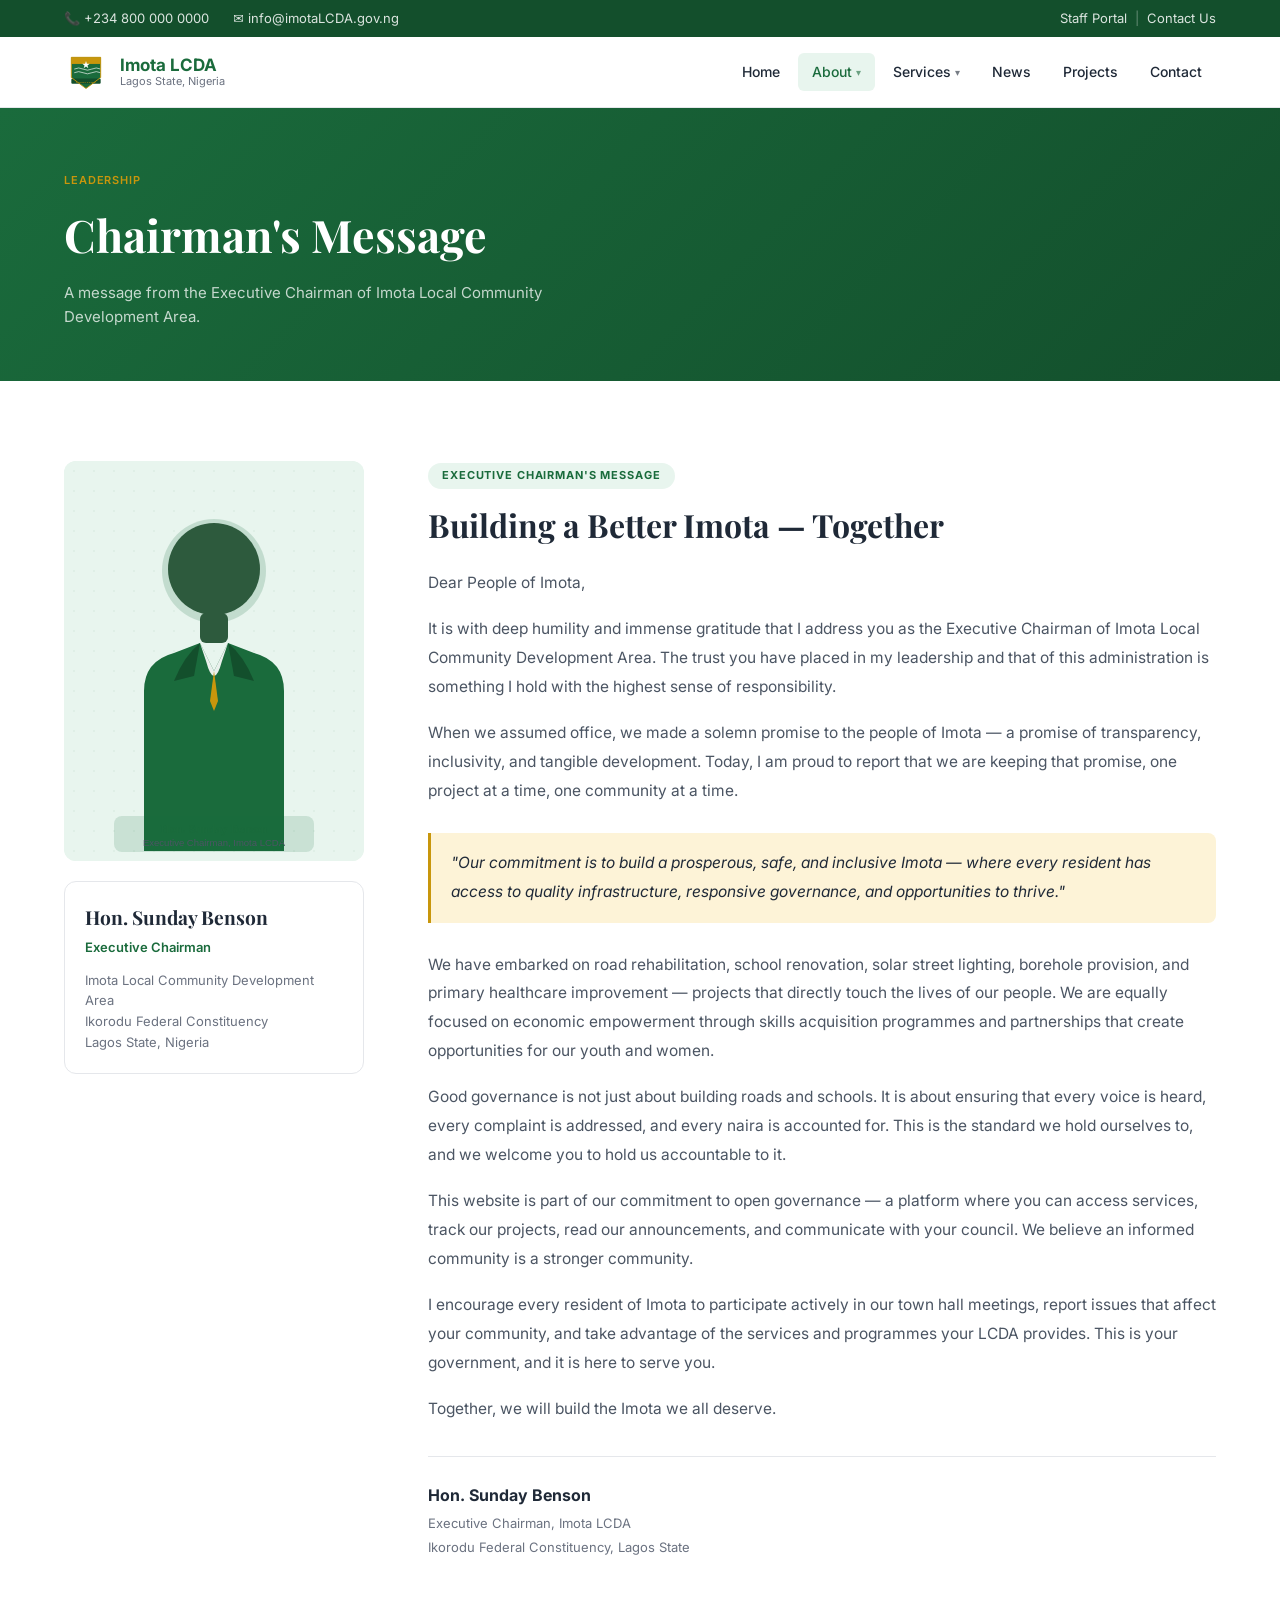
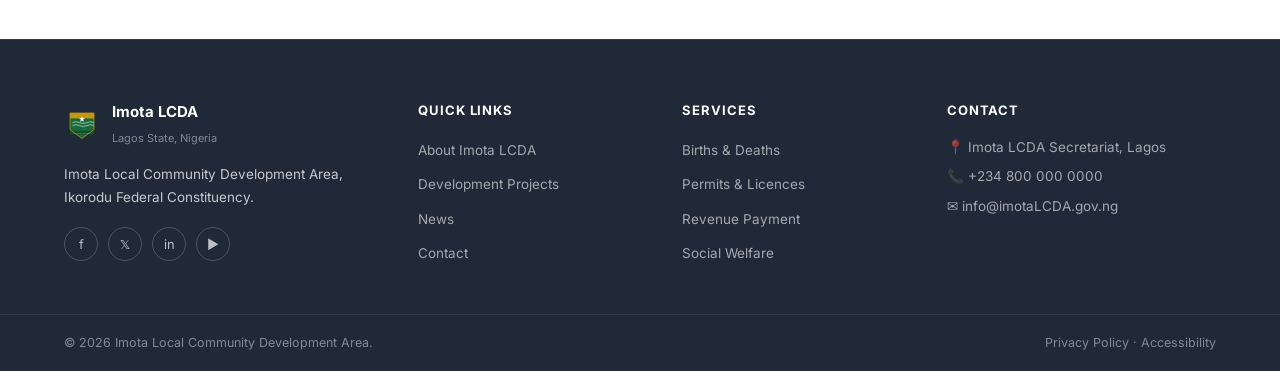
==== chairman.html @ 7571175c "Initial commit – Imota LCDA website" ====
<!DOCTYPE html>
<html lang="en">
<head>
  <meta charset="UTF-8" />
  <meta name="viewport" content="width=device-width, initial-scale=1.0" />
  <title>Chairman's Message – Imota LCDA</title>
  <link rel="stylesheet" href="css/styles.css" />
  <link rel="icon" type="image/svg+xml" href="favicon.svg" />
  <link href="https://fonts.googleapis.com/css2?family=Inter:wght@300;400;500;600;700;800&family=Playfair+Display:wght@700;800&display=swap" rel="stylesheet" />
</head>
<body>
  <div class="topbar">
    <div class="container topbar-inner">
      <span>📞 +234 800 000 0000</span>
      <span>✉️ info@imotaLCDA.gov.ng</span>
      <span class="topbar-right"><a href="portal.html" class="topbar-link">Staff Portal</a><span class="divider">|</span><a href="contact.html" class="topbar-link">Contact Us</a></span>
    </div>
  </div>
  <header class="navbar" id="navbar">
    <div class="container nav-inner">
      <a href="index.html" class="brand">
        <img src="images/coat-of-arms.svg" alt="Coat of Arms" class="brand-logo" />
        <div class="brand-text"><span class="brand-title">Imota LCDA</span><span class="brand-sub">Lagos State, Nigeria</span></div>
      </a>
      <nav class="nav-links" id="navLinks">
        <a href="index.html" class="nav-link">Home</a>
        <div class="dropdown">
          <a href="about.html" class="nav-link active">About <span class="chevron">▾</span></a>
          <div class="dropdown-menu">
            <a href="about.html">About Imota</a><a href="chairman.html">Chairman's Message</a>
            <a href="council.html">Council Members</a><a href="history.html">Our History</a>
          </div>
        </div>
        <div class="dropdown">
          <a href="services.html" class="nav-link">Services <span class="chevron">▾</span></a>
          <div class="dropdown-menu">
            <a href="services.html#births">Births &amp; Deaths</a><a href="services.html#permits">Permits &amp; Licences</a>
            <a href="services.html#taxes">Revenue &amp; Taxes</a><a href="services.html#welfare">Social Welfare</a>
          </div>
        </div>
        <a href="news.html" class="nav-link">News</a>
        <a href="projects.html" class="nav-link">Projects</a>
        <a href="contact.html" class="nav-link">Contact</a>
      </nav>
      <button class="hamburger" id="hamburger"><span></span><span></span><span></span></button>
    </div>
  </header>

  <section class="page-hero">
    <div class="container">
      <div class="page-hero-badge">Leadership</div>
      <h1>Chairman's Message</h1>
      <p>A message from the Executive Chairman of Imota Local Community Development Area.</p>
    </div>
  </section>

  <section class="section">
    <div class="container">
      <div style="display:grid;grid-template-columns:300px 1fr;gap:64px;align-items:start">
        <div>
          <div style="background:var(--green-light);border-radius:var(--radius);overflow:hidden;aspect-ratio:3/4;margin-bottom:20px">
            <img src="images/chairman.svg" alt="Hon. Sunday Benson" style="width:100%;height:100%;object-fit:cover" />
          </div>
          <div style="background:var(--white);border:1px solid var(--border);border-radius:var(--radius);padding:20px">
            <h3 style="font-family:var(--font-serif);font-size:1.2rem;margin-bottom:4px">Hon. Sunday Benson</h3>
            <p style="color:var(--green);font-size:13px;font-weight:600;margin-bottom:12px">Executive Chairman</p>
            <p style="font-size:13px;color:var(--text-muted);line-height:1.6">Imota Local Community Development Area<br />Ikorodu Federal Constituency<br />Lagos State, Nigeria</p>
          </div>
        </div>
        <div>
          <span style="display:inline-block;background:var(--green-light);color:var(--green);border-radius:100px;padding:4px 14px;font-size:11px;font-weight:700;letter-spacing:.08em;text-transform:uppercase;margin-bottom:16px">Executive Chairman's Message</span>
          <h2 style="font-family:var(--font-serif);font-size:2rem;margin-bottom:24px;line-height:1.25">Building a Better Imota — Together</h2>
          <div style="font-size:15.5px;line-height:1.85;color:var(--gray-600)">
            <p style="margin-bottom:18px">Dear People of Imota,</p>
            <p style="margin-bottom:18px">It is with deep humility and immense gratitude that I address you as the Executive Chairman of Imota Local Community Development Area. The trust you have placed in my leadership and that of this administration is something I hold with the highest sense of responsibility.</p>
            <p style="margin-bottom:18px">When we assumed office, we made a solemn promise to the people of Imota — a promise of transparency, inclusivity, and tangible development. Today, I am proud to report that we are keeping that promise, one project at a time, one community at a time.</p>
            <blockquote style="border-left:3px solid var(--gold);padding:16px 20px;background:var(--gold-light);border-radius:0 var(--radius-sm) var(--radius-sm) 0;margin:28px 0;font-style:italic;color:var(--gray-800)">"Our commitment is to build a prosperous, safe, and inclusive Imota — where every resident has access to quality infrastructure, responsive governance, and opportunities to thrive."</blockquote>
            <p style="margin-bottom:18px">We have embarked on road rehabilitation, school renovation, solar street lighting, borehole provision, and primary healthcare improvement — projects that directly touch the lives of our people. We are equally focused on economic empowerment through skills acquisition programmes and partnerships that create opportunities for our youth and women.</p>
            <p style="margin-bottom:18px">Good governance is not just about building roads and schools. It is about ensuring that every voice is heard, every complaint is addressed, and every naira is accounted for. This is the standard we hold ourselves to, and we welcome you to hold us accountable to it.</p>
            <p style="margin-bottom:18px">This website is part of our commitment to open governance — a platform where you can access services, track our projects, read our announcements, and communicate with your council. We believe an informed community is a stronger community.</p>
            <p style="margin-bottom:18px">I encourage every resident of Imota to participate actively in our town hall meetings, report issues that affect your community, and take advantage of the services and programmes your LCDA provides. This is your government, and it is here to serve you.</p>
            <p style="margin-bottom:32px">Together, we will build the Imota we all deserve.</p>
            <div style="border-top:1px solid var(--border);padding-top:24px">
              <p style="font-weight:700;font-size:16px;color:var(--gray-800)">Hon. Sunday Benson</p>
              <p style="color:var(--text-muted);font-size:13px">Executive Chairman, Imota LCDA</p>
              <p style="color:var(--text-muted);font-size:13px">Ikorodu Federal Constituency, Lagos State</p>
            </div>
          </div>
        </div>
      </div>
    </div>
  </section>

  <style>@media(max-width:760px){section.section .container>div{grid-template-columns:1fr!important}}</style>

  <footer class="footer">
    <div class="container footer-grid">
      <div class="footer-col brand-col">
        <div class="footer-brand"><img src="images/coat-of-arms.svg" alt="Coat of Arms" class="footer-logo" /><div><strong>Imota LCDA</strong><small>Lagos State, Nigeria</small></div></div>
        <p class="footer-about">Imota Local Community Development Area, Ikorodu Federal Constituency.</p>
        <div class="social-links"><a href="#" class="social-link">f</a><a href="#" class="social-link">𝕏</a><a href="#" class="social-link">in</a><a href="#" class="social-link">▶</a></div>
      </div>
      <div class="footer-col"><h4>Quick Links</h4><ul><li><a href="about.html">About Imota LCDA</a></li><li><a href="projects.html">Development Projects</a></li><li><a href="news.html">News</a></li><li><a href="contact.html">Contact</a></li></ul></div>
      <div class="footer-col"><h4>Services</h4><ul><li><a href="services.html#births">Births &amp; Deaths</a></li><li><a href="services.html#permits">Permits &amp; Licences</a></li><li><a href="services.html#taxes">Revenue Payment</a></li><li><a href="services.html#welfare">Social Welfare</a></li></ul></div>
      <div class="footer-col"><h4>Contact</h4><address><p>📍 Imota LCDA Secretariat, Lagos</p><p>📞 +234 800 000 0000</p><p>✉️ info@imotaLCDA.gov.ng</p></address></div>
    </div>
    <div class="footer-bottom"><div class="container"><span>© 2026 Imota Local Community Development Area.</span><span class="footer-bottom-links"><a href="privacy.html">Privacy Policy</a> · <a href="accessibility.html">Accessibility</a></span></div></div>
  </footer>
  <script src="js/main.js"></script>
</body>
</html>
---- css/styles.css ----
/* ============================================================
   IMOTA LCDA – Main Stylesheet
   ============================================================ */

:root {
  --green:        #1a6b3c;
  --green-dark:   #134f2c;
  --green-light:  #e8f5ee;
  --gold:         #c8960c;
  --gold-light:   #fdf3d7;
  --white:        #ffffff;
  --gray-50:      #f9fafb;
  --gray-100:     #f3f4f6;
  --gray-200:     #e5e7eb;
  --gray-400:     #9ca3af;
  --gray-600:     #4b5563;
  --gray-800:     #1f2937;
  --text:         #1f2937;
  --text-muted:   #6b7280;
  --border:       #e5e7eb;
  --radius:       12px;
  --radius-sm:    8px;
  --shadow:       0 1px 3px rgba(0,0,0,.08), 0 4px 16px rgba(0,0,0,.06);
  --shadow-md:    0 4px 24px rgba(0,0,0,.10);
  --transition:   .2s ease;
  --font:         'Inter', system-ui, sans-serif;
  --font-serif:   'Playfair Display', Georgia, serif;
  --max-width:    1200px;
}

*, *::before, *::after { box-sizing: border-box; margin: 0; padding: 0; }

html { scroll-behavior: smooth; }

body {
  font-family: var(--font);
  color: var(--text);
  background: var(--white);
  line-height: 1.6;
  font-size: 16px;
}

a { color: inherit; text-decoration: none; }
img { max-width: 100%; display: block; }
ul { list-style: none; }
address { font-style: normal; }

.container {
  max-width: var(--max-width);
  margin: 0 auto;
  padding: 0 24px;
}

.section { padding: 80px 0; }

/* ── TOPBAR ─────────────────────────────────────────────── */
.topbar {
  background: var(--green-dark);
  color: rgba(255,255,255,.85);
  font-size: 13px;
  padding: 8px 0;
}
.topbar-inner {
  display: flex;
  align-items: center;
  gap: 24px;
}
.topbar-right { margin-left: auto; display: flex; gap: 8px; align-items: center; }
.topbar-link { color: rgba(255,255,255,.85); transition: color var(--transition); }
.topbar-link:hover { color: var(--white); }
.divider { opacity: .4; }

/* ── NAVBAR ─────────────────────────────────────────────── */
.navbar {
  background: var(--white);
  border-bottom: 1px solid var(--border);
  position: sticky;
  top: 0;
  z-index: 900;
  transition: box-shadow var(--transition);
}
.navbar.scrolled { box-shadow: var(--shadow-md); }

.nav-inner {
  display: flex;
  align-items: center;
  height: 70px;
  gap: 32px;
}

.brand {
  display: flex;
  align-items: center;
  gap: 12px;
  flex-shrink: 0;
}
.brand-logo { width: 44px; height: 44px; object-fit: contain; }
.brand-text { display: flex; flex-direction: column; line-height: 1.2; }
.brand-title { font-weight: 700; font-size: 17px; color: var(--green); }
.brand-sub { font-size: 11px; color: var(--text-muted); }

.nav-links {
  display: flex;
  align-items: center;
  gap: 4px;
  margin-left: auto;
}
.nav-link {
  padding: 8px 14px;
  border-radius: 6px;
  font-size: 14px;
  font-weight: 500;
  color: var(--gray-800);
  transition: background var(--transition), color var(--transition);
  display: flex;
  align-items: center;
  gap: 4px;
}
.nav-link:hover, .nav-link.active {
  background: var(--green-light);
  color: var(--green);
}
.chevron { font-size: 10px; opacity: .6; }

/* Dropdown */
.dropdown { position: relative; }
.dropdown-menu {
  position: absolute;
  top: calc(100% + 8px);
  left: 0;
  background: var(--white);
  border: 1px solid var(--border);
  border-radius: var(--radius-sm);
  box-shadow: var(--shadow-md);
  min-width: 200px;
  padding: 6px;
  opacity: 0;
  visibility: hidden;
  transform: translateY(-6px);
  transition: all var(--transition);
  z-index: 999;
}
.dropdown:hover .dropdown-menu {
  opacity: 1;
  visibility: visible;
  transform: translateY(0);
}
.dropdown-menu a {
  display: block;
  padding: 8px 12px;
  border-radius: 6px;
  font-size: 13.5px;
  color: var(--gray-800);
  transition: background var(--transition);
}
.dropdown-menu a:hover { background: var(--green-light); color: var(--green); }

/* Hamburger */
.hamburger {
  display: none;
  flex-direction: column;
  gap: 5px;
  background: none;
  border: none;
  cursor: pointer;
  padding: 6px;
  margin-left: auto;
}
.hamburger span {
  display: block;
  width: 24px;
  height: 2px;
  background: var(--gray-800);
  border-radius: 2px;
  transition: all .3s;
}

/* ── HERO ────────────────────────────────────────────────── */
.hero {
  position: relative;
  min-height: 88vh;
  display: flex;
  align-items: center;
  background:
    linear-gradient(135deg, rgba(20,80,45,.90) 0%, rgba(10,50,28,.82) 100%),
    url('../images/hero-bg.svg') center/cover no-repeat,
    url("data:image/svg+xml,%3Csvg width='60' height='60' viewBox='0 0 60 60' xmlns='http://www.w3.org/2000/svg'%3E%3Cg fill='none' fill-rule='evenodd'%3E%3Cg fill='%23ffffff' fill-opacity='0.04'%3E%3Cpath d='M36 34v-4h-2v4h-4v2h4v4h2v-4h4v-2h-4zm0-30V0h-2v4h-4v2h4v4h2V6h4V4h-4zM6 34v-4H4v4H0v2h4v4h2v-4h4v-2H6zM6 4V0H4v4H0v2h4v4h2V6h4V4H6z'/%3E%3C/g%3E%3C/g%3E%3C/svg%3E") repeat;
  overflow: hidden;
}
.hero-overlay {
  position: absolute;
  inset: 0;
  background: radial-gradient(ellipse at 30% 60%, rgba(200,150,12,.12) 0%, transparent 60%);
  pointer-events: none;
}
.hero-content {
  position: relative;
  z-index: 2;
  max-width: 680px;
  padding-top: 60px;
  padding-bottom: 60px;
}
.hero-badge {
  display: inline-block;
  background: rgba(200,150,12,.2);
  color: var(--gold);
  border: 1px solid rgba(200,150,12,.4);
  border-radius: 100px;
  padding: 6px 16px;
  font-size: 12px;
  font-weight: 600;
  letter-spacing: .06em;
  text-transform: uppercase;
  margin-bottom: 24px;
}
.hero-title {
  font-family: var(--font-serif);
  font-size: clamp(2.8rem, 6vw, 4.5rem);
  line-height: 1.1;
  color: var(--white);
  margin-bottom: 20px;
}
.hero-title .accent { color: var(--gold); }
.hero-desc {
  font-size: 1.1rem;
  color: rgba(255,255,255,.85);
  margin-bottom: 36px;
  max-width: 540px;
  line-height: 1.7;
}
.hero-actions { display: flex; gap: 16px; flex-wrap: wrap; }

.hero-scroll-indicator {
  position: absolute;
  bottom: 32px;
  left: 50%;
  transform: translateX(-50%);
  display: flex;
  flex-direction: column;
  align-items: center;
  gap: 6px;
  color: rgba(255,255,255,.5);
  font-size: 11px;
  letter-spacing: .1em;
  text-transform: uppercase;
}
.scroll-arrow {
  width: 20px;
  height: 20px;
  border-right: 2px solid rgba(255,255,255,.4);
  border-bottom: 2px solid rgba(255,255,255,.4);
  transform: rotate(45deg);
  animation: bounce 1.5s infinite;
}
@keyframes bounce {
  0%, 100% { transform: rotate(45deg) translateY(0); }
  50%       { transform: rotate(45deg) translateY(5px); }
}

/* ── BUTTONS ─────────────────────────────────────────────── */
.btn {
  display: inline-flex;
  align-items: center;
  justify-content: center;
  padding: 13px 28px;
  border-radius: var(--radius-sm);
  font-size: 14.5px;
  font-weight: 600;
  cursor: pointer;
  border: 2px solid transparent;
  transition: all var(--transition);
  white-space: nowrap;
}
.btn-primary {
  background: var(--green);
  color: var(--white);
  border-color: var(--green);
}
.btn-primary:hover {
  background: var(--green-dark);
  border-color: var(--green-dark);
  transform: translateY(-1px);
  box-shadow: 0 6px 20px rgba(26,107,60,.35);
}
.btn-outline {
  background: transparent;
  color: var(--white);
  border-color: rgba(255,255,255,.6);
}
.btn-outline:hover {
  background: rgba(255,255,255,.12);
  border-color: var(--white);
}
.btn-outline-sm {
  padding: 9px 20px;
  border-radius: var(--radius-sm);
  border: 1.5px solid var(--green);
  color: var(--green);
  font-size: 13.5px;
  font-weight: 600;
  transition: all var(--transition);
}
.btn-outline-sm:hover { background: var(--green); color: var(--white); }

/* ── SECTION HEADERS ─────────────────────────────────────── */
.section-title {
  font-family: var(--font-serif);
  font-size: clamp(1.6rem, 3vw, 2.2rem);
  color: var(--gray-800);
  margin-bottom: 8px;
}
.section-sub { color: var(--text-muted); font-size: 15px; }
.section-header-row {
  display: flex;
  justify-content: space-between;
  align-items: flex-end;
  margin-bottom: 36px;
  gap: 16px;
  flex-wrap: wrap;
}

/* ── QUICK SERVICES ──────────────────────────────────────── */
.quick-services { background: var(--gray-50); }
.quick-services .section-title,
.quick-services .section-sub { text-align: center; }
.quick-services .section-sub { margin-bottom: 40px; }

.services-grid {
  display: grid;
  grid-template-columns: repeat(auto-fill, minmax(260px, 1fr));
  gap: 20px;
}
.service-card {
  background: var(--white);
  border: 1px solid var(--border);
  border-radius: var(--radius);
  padding: 28px 24px;
  display: block;
  transition: all var(--transition);
  cursor: pointer;
}
.service-card:hover {
  border-color: var(--green);
  box-shadow: var(--shadow-md);
  transform: translateY(-3px);
}
.service-icon { font-size: 2rem; margin-bottom: 14px; }
.service-card h3 { font-size: 15.5px; font-weight: 600; margin-bottom: 8px; color: var(--gray-800); }
.service-card p { font-size: 13.5px; color: var(--text-muted); line-height: 1.55; }

/* ── CHAIRMAN BANNER ─────────────────────────────────────── */
.chairman-banner {
  background: linear-gradient(135deg, var(--green) 0%, var(--green-dark) 100%);
  color: var(--white);
  padding: 80px 0;
}
.chairman-inner {
  display: grid;
  grid-template-columns: 280px 1fr;
  gap: 60px;
  align-items: center;
}
.chairman-photo-wrap {
  position: relative;
}
.chairman-photo {
  width: 100%;
  border-radius: var(--radius);
  box-shadow: 0 20px 60px rgba(0,0,0,.3);
  aspect-ratio: 3/4;
  object-fit: cover;
  background: rgba(255,255,255,.1);
  min-height: 280px;
}
.chairman-text .label {
  display: inline-block;
  background: rgba(200,150,12,.25);
  color: var(--gold);
  border: 1px solid rgba(200,150,12,.4);
  border-radius: 100px;
  padding: 4px 14px;
  font-size: 11px;
  font-weight: 600;
  letter-spacing: .08em;
  text-transform: uppercase;
  margin-bottom: 14px;
}
.chairman-text h2 {
  font-family: var(--font-serif);
  font-size: 2rem;
  margin-bottom: 4px;
}
.chairman-title {
  color: rgba(255,255,255,.7);
  font-size: 13.5px;
  margin-bottom: 24px;
}
.chairman-text blockquote {
  border-left: 3px solid var(--gold);
  padding-left: 20px;
  font-size: 1.05rem;
  line-height: 1.75;
  color: rgba(255,255,255,.9);
  font-style: italic;
  margin-bottom: 28px;
}

/* ── NEWS SECTION ────────────────────────────────────────── */
.news-section { background: var(--white); }
.news-grid {
  display: grid;
  grid-template-columns: 1.4fr 1fr;
  grid-template-rows: auto auto;
  gap: 20px;
}
.news-card {
  background: var(--white);
  border: 1px solid var(--border);
  border-radius: var(--radius);
  overflow: hidden;
  transition: box-shadow var(--transition), transform var(--transition);
}
.news-card:hover { box-shadow: var(--shadow-md); transform: translateY(-2px); }
.news-card.featured { grid-row: 1 / 3; display: flex; flex-direction: column; }

.news-img-wrap {
  position: relative;
  aspect-ratio: 16/9;
  overflow: hidden;
  background: var(--green-light);
}
.news-img-wrap img { width: 100%; height: 100%; object-fit: cover; }
.news-tag {
  position: absolute;
  top: 12px;
  left: 12px;
  background: var(--green);
  color: var(--white);
  border-radius: 4px;
  padding: 3px 10px;
  font-size: 11px;
  font-weight: 600;
}
.news-tag-inline {
  display: inline-block;
  background: var(--green-light);
  color: var(--green);
  border-radius: 4px;
  padding: 2px 8px;
  font-size: 11px;
  font-weight: 600;
  margin-bottom: 6px;
}
.news-body {
  padding: 20px;
  flex: 1;
  display: flex;
  flex-direction: column;
}
.news-date { font-size: 12px; color: var(--text-muted); display: block; margin-bottom: 8px; }
.news-card h3 { font-size: 15px; font-weight: 600; line-height: 1.4; margin-bottom: 10px; }
.news-card h3 a { color: var(--gray-800); transition: color var(--transition); }
.news-card h3 a:hover { color: var(--green); }
.news-card p { font-size: 13.5px; color: var(--text-muted); line-height: 1.6; flex: 1; }
.read-more { margin-top: 14px; font-size: 13px; font-weight: 600; color: var(--green); }
.read-more:hover { text-decoration: underline; }

/* ── STATS BANNER ────────────────────────────────────────── */
.stats-banner {
  background: var(--green-light);
  border-top: 1px solid var(--border);
  border-bottom: 1px solid var(--border);
  padding: 48px 0;
}
.stats-inner {
  display: grid;
  grid-template-columns: repeat(4, 1fr);
  gap: 24px;
}
.stat-item {
  text-align: center;
  display: flex;
  flex-direction: column;
  align-items: center;
}
.stat-number {
  font-family: var(--font-serif);
  font-size: 3rem;
  font-weight: 700;
  color: var(--green);
  line-height: 1;
}
.stat-suffix { font-size: 1.5rem; color: var(--green); font-weight: 700; }
.stat-label { font-size: 13px; color: var(--text-muted); margin-top: 4px; font-weight: 500; }

/* ── PROJECTS ────────────────────────────────────────────── */
.projects-section { background: var(--gray-50); }
.projects-grid {
  display: grid;
  grid-template-columns: repeat(auto-fill, minmax(300px, 1fr));
  gap: 20px;
}
.project-card {
  background: var(--white);
  border: 1px solid var(--border);
  border-radius: var(--radius);
  padding: 24px;
  transition: box-shadow var(--transition);
}
.project-card:hover { box-shadow: var(--shadow-md); }
.project-header {
  display: flex;
  justify-content: space-between;
  margin-bottom: 12px;
}
.project-status {
  font-size: 11px;
  font-weight: 600;
  padding: 3px 10px;
  border-radius: 100px;
}
.project-status.active { background: #dcfce7; color: #16a34a; }
.project-status.planned { background: #fef9c3; color: #a16207; }
.project-status.completed { background: #e0e7ff; color: #4338ca; }
.project-dept {
  font-size: 11px;
  color: var(--text-muted);
  font-weight: 500;
}
.project-card h3 { font-size: 15px; font-weight: 600; margin-bottom: 8px; }
.project-card p { font-size: 13.5px; color: var(--text-muted); margin-bottom: 16px; line-height: 1.55; }
.progress-bar-wrap {
  height: 6px;
  background: var(--gray-200);
  border-radius: 100px;
  overflow: hidden;
  margin-bottom: 6px;
}
.progress-bar {
  height: 100%;
  background: linear-gradient(90deg, var(--green), #2d9e5c);
  border-radius: 100px;
  transition: width 1s ease;
}
.progress-label { font-size: 12px; color: var(--text-muted); }

/* ── NEWSLETTER ──────────────────────────────────────────── */
.newsletter-section {
  background: var(--gray-800);
  padding: 60px 0;
}
.newsletter-inner {
  display: flex;
  align-items: center;
  justify-content: space-between;
  gap: 40px;
  flex-wrap: wrap;
}
.newsletter-inner h2 {
  font-family: var(--font-serif);
  color: var(--white);
  font-size: 1.7rem;
  margin-bottom: 6px;
}
.newsletter-inner p { color: rgba(255,255,255,.65); font-size: 14px; }
.newsletter-form {
  display: flex;
  gap: 10px;
  flex-wrap: wrap;
  flex-shrink: 0;
}
.newsletter-form input {
  padding: 12px 18px;
  border-radius: var(--radius-sm);
  border: 1.5px solid rgba(255,255,255,.2);
  background: rgba(255,255,255,.08);
  color: var(--white);
  font-size: 14px;
  outline: none;
  min-width: 260px;
  transition: border var(--transition);
}
.newsletter-form input::placeholder { color: rgba(255,255,255,.4); }
.newsletter-form input:focus { border-color: var(--green); }

/* ── FOOTER ──────────────────────────────────────────────── */
.footer {
  background: var(--gray-800);
  color: rgba(255,255,255,.75);
  border-top: 1px solid rgba(255,255,255,.08);
  padding-top: 60px;
}
.footer-grid {
  display: grid;
  grid-template-columns: 1.4fr 1fr 1fr 1.2fr;
  gap: 40px;
  padding-bottom: 48px;
}
.footer-brand {
  display: flex;
  align-items: center;
  gap: 12px;
  margin-bottom: 14px;
}
.footer-logo { width: 36px; height: 36px; object-fit: contain; }
.footer-brand strong { display: block; color: var(--white); font-size: 15px; }
.footer-brand small { font-size: 11px; opacity: .6; }
.footer-about { font-size: 13.5px; line-height: 1.7; margin-bottom: 18px; }

.footer-col h4 {
  color: var(--white);
  font-size: 13px;
  font-weight: 700;
  text-transform: uppercase;
  letter-spacing: .07em;
  margin-bottom: 16px;
}
.footer-col ul li + li { margin-top: 9px; }
.footer-col ul a { font-size: 13.5px; opacity: .8; transition: opacity var(--transition); }
.footer-col ul a:hover { opacity: 1; color: var(--gold); }
.footer-col address p { font-size: 13.5px; margin-bottom: 8px; opacity: .8; }

.social-links { display: flex; gap: 10px; }
.social-link {
  width: 34px;
  height: 34px;
  border-radius: 50%;
  border: 1px solid rgba(255,255,255,.2);
  display: flex;
  align-items: center;
  justify-content: center;
  font-size: 13px;
  color: rgba(255,255,255,.7);
  transition: all var(--transition);
}
.social-link:hover { background: var(--green); border-color: var(--green); color: var(--white); }

.footer-bottom {
  border-top: 1px solid rgba(255,255,255,.08);
  padding: 18px 0;
}
.footer-bottom .container {
  display: flex;
  justify-content: space-between;
  align-items: center;
  flex-wrap: wrap;
  gap: 8px;
  font-size: 12.5px;
  opacity: .6;
}
.footer-bottom-links a { opacity: 1; }
.footer-bottom-links a:hover { color: var(--gold); }

/* ── PAGE HERO (inner pages) ─────────────────────────────── */
.page-hero {
  background: linear-gradient(135deg, var(--green) 0%, var(--green-dark) 100%);
  color: var(--white);
  padding: 64px 0 52px;
}
.page-hero-badge {
  font-size: 11px;
  color: var(--gold);
  letter-spacing: .08em;
  text-transform: uppercase;
  font-weight: 600;
  margin-bottom: 10px;
}
.page-hero h1 {
  font-family: var(--font-serif);
  font-size: clamp(1.8rem, 4vw, 2.8rem);
  margin-bottom: 10px;
}
.page-hero p { color: rgba(255,255,255,.75); font-size: 15px; max-width: 540px; }

/* ── ABOUT PAGE ──────────────────────────────────────────── */
.about-grid {
  display: grid;
  grid-template-columns: 1fr 1fr;
  gap: 60px;
  align-items: center;
}
.about-img { border-radius: var(--radius); overflow: hidden; aspect-ratio: 4/3; background: var(--green-light); }
.about-img img { width: 100%; height: 100%; object-fit: cover; }
.about-text .label {
  font-size: 11px;
  text-transform: uppercase;
  letter-spacing: .08em;
  color: var(--green);
  font-weight: 700;
  margin-bottom: 12px;
}
.about-text h2 { font-family: var(--font-serif); font-size: 2rem; margin-bottom: 16px; }
.about-text p { color: var(--text-muted); line-height: 1.75; margin-bottom: 14px; }
.values-grid {
  display: grid;
  grid-template-columns: repeat(3, 1fr);
  gap: 16px;
  margin-top: 40px;
}
.value-card {
  background: var(--gray-50);
  border: 1px solid var(--border);
  border-radius: var(--radius-sm);
  padding: 20px 16px;
  text-align: center;
}
.value-icon { font-size: 1.8rem; margin-bottom: 10px; }
.value-card h4 { font-size: 14px; font-weight: 600; margin-bottom: 6px; }
.value-card p { font-size: 12.5px; color: var(--text-muted); }

/* ── CONTACT PAGE ────────────────────────────────────────── */
.contact-grid {
  display: grid;
  grid-template-columns: 1fr 1.4fr;
  gap: 48px;
  align-items: start;
}
.contact-info-card {
  background: var(--green);
  color: var(--white);
  border-radius: var(--radius);
  padding: 36px;
}
.contact-info-card h3 { font-size: 1.3rem; margin-bottom: 24px; }
.contact-info-item {
  display: flex;
  gap: 14px;
  margin-bottom: 20px;
  align-items: flex-start;
}
.contact-info-item .icon { font-size: 1.2rem; flex-shrink: 0; margin-top: 2px; }
.contact-info-item strong { display: block; font-size: 13px; opacity: .7; margin-bottom: 2px; }
.contact-info-item p { font-size: 14px; }

.contact-form-wrap {
  background: var(--white);
  border: 1px solid var(--border);
  border-radius: var(--radius);
  padding: 36px;
  box-shadow: var(--shadow);
}
.contact-form-wrap h3 { font-size: 1.3rem; margin-bottom: 24px; }
.form-group { margin-bottom: 18px; }
.form-group label {
  display: block;
  font-size: 13px;
  font-weight: 600;
  color: var(--gray-800);
  margin-bottom: 6px;
}
.form-group input,
.form-group select,
.form-group textarea {
  width: 100%;
  padding: 11px 14px;
  border: 1.5px solid var(--border);
  border-radius: var(--radius-sm);
  font-size: 14px;
  font-family: var(--font);
  color: var(--text);
  outline: none;
  transition: border var(--transition);
  background: var(--white);
}
.form-group input:focus,
.form-group select:focus,
.form-group textarea:focus { border-color: var(--green); }
.form-group textarea { resize: vertical; min-height: 120px; }
.form-row { display: grid; grid-template-columns: 1fr 1fr; gap: 16px; }

/* ── SERVICES PAGE ───────────────────────────────────────── */
.services-list { display: flex; flex-direction: column; gap: 32px; }
.service-section { background: var(--white); border: 1px solid var(--border); border-radius: var(--radius); padding: 32px; }
.service-section-header { display: flex; align-items: center; gap: 16px; margin-bottom: 16px; }
.service-section-icon { font-size: 2rem; }
.service-section h3 { font-size: 1.2rem; font-weight: 700; }
.service-section p { color: var(--text-muted); margin-bottom: 20px; line-height: 1.7; }
.service-items { display: grid; grid-template-columns: repeat(auto-fill, minmax(220px, 1fr)); gap: 12px; }
.service-item {
  display: flex;
  align-items: center;
  gap: 10px;
  padding: 12px 14px;
  background: var(--gray-50);
  border-radius: var(--radius-sm);
  font-size: 13.5px;
  font-weight: 500;
}
.service-item::before { content: '✓'; color: var(--green); font-weight: 700; }

/* ── PORTAL PAGE ─────────────────────────────────────────── */
.portal-hero {
  background: linear-gradient(135deg, #1a1f2e 0%, #0f1420 100%);
  color: var(--white);
  padding: 80px 0;
  text-align: center;
}
.portal-hero h1 { font-family: var(--font-serif); font-size: 2.4rem; margin-bottom: 10px; }
.portal-hero p { color: rgba(255,255,255,.65); }
.login-card {
  max-width: 440px;
  margin: -40px auto 0;
  background: var(--white);
  border-radius: var(--radius);
  box-shadow: var(--shadow-md);
  padding: 40px;
  position: relative;
  z-index: 2;
}
.login-card h2 { font-size: 1.3rem; margin-bottom: 24px; }
.login-note {
  text-align: center;
  font-size: 12.5px;
  color: var(--text-muted);
  margin-top: 14px;
}

/* ── RESPONSIVE ──────────────────────────────────────────── */
@media (max-width: 900px) {
  .nav-links { display: none; flex-direction: column; position: absolute; top: 71px; left: 0; right: 0; background: var(--white); border-bottom: 1px solid var(--border); padding: 16px; gap: 0; box-shadow: var(--shadow-md); }
  .nav-links.open { display: flex; }
  .navbar { position: relative; }
  .hamburger { display: flex; }
  .dropdown-menu { position: static; opacity: 1; visibility: visible; transform: none; box-shadow: none; border: none; background: var(--gray-50); margin-top: 4px; }
  .chairman-inner { grid-template-columns: 1fr; gap: 40px; }
  .chairman-photo-wrap { max-width: 240px; }
  .news-grid { grid-template-columns: 1fr; }
  .news-card.featured { grid-row: auto; }
  .stats-inner { grid-template-columns: repeat(2, 1fr); }
  .footer-grid { grid-template-columns: 1fr 1fr; }
  .contact-grid { grid-template-columns: 1fr; }
  .about-grid { grid-template-columns: 1fr; }
  .values-grid { grid-template-columns: 1fr 1fr; }
}
@media (max-width: 600px) {
  .topbar-inner { flex-direction: column; gap: 4px; font-size: 12px; }
  .topbar-right { margin-left: 0; }
  .hero-title { font-size: 2.4rem; }
  .stats-inner { grid-template-columns: repeat(2, 1fr); }
  .footer-grid { grid-template-columns: 1fr; }
  .newsletter-inner { flex-direction: column; }
  .newsletter-form { width: 100%; }
  .newsletter-form input { min-width: unset; width: 100%; }
  .form-row { grid-template-columns: 1fr; }
  .values-grid { grid-template-columns: 1fr; }
  .btn { padding: 11px 20px; font-size: 14px; }
}
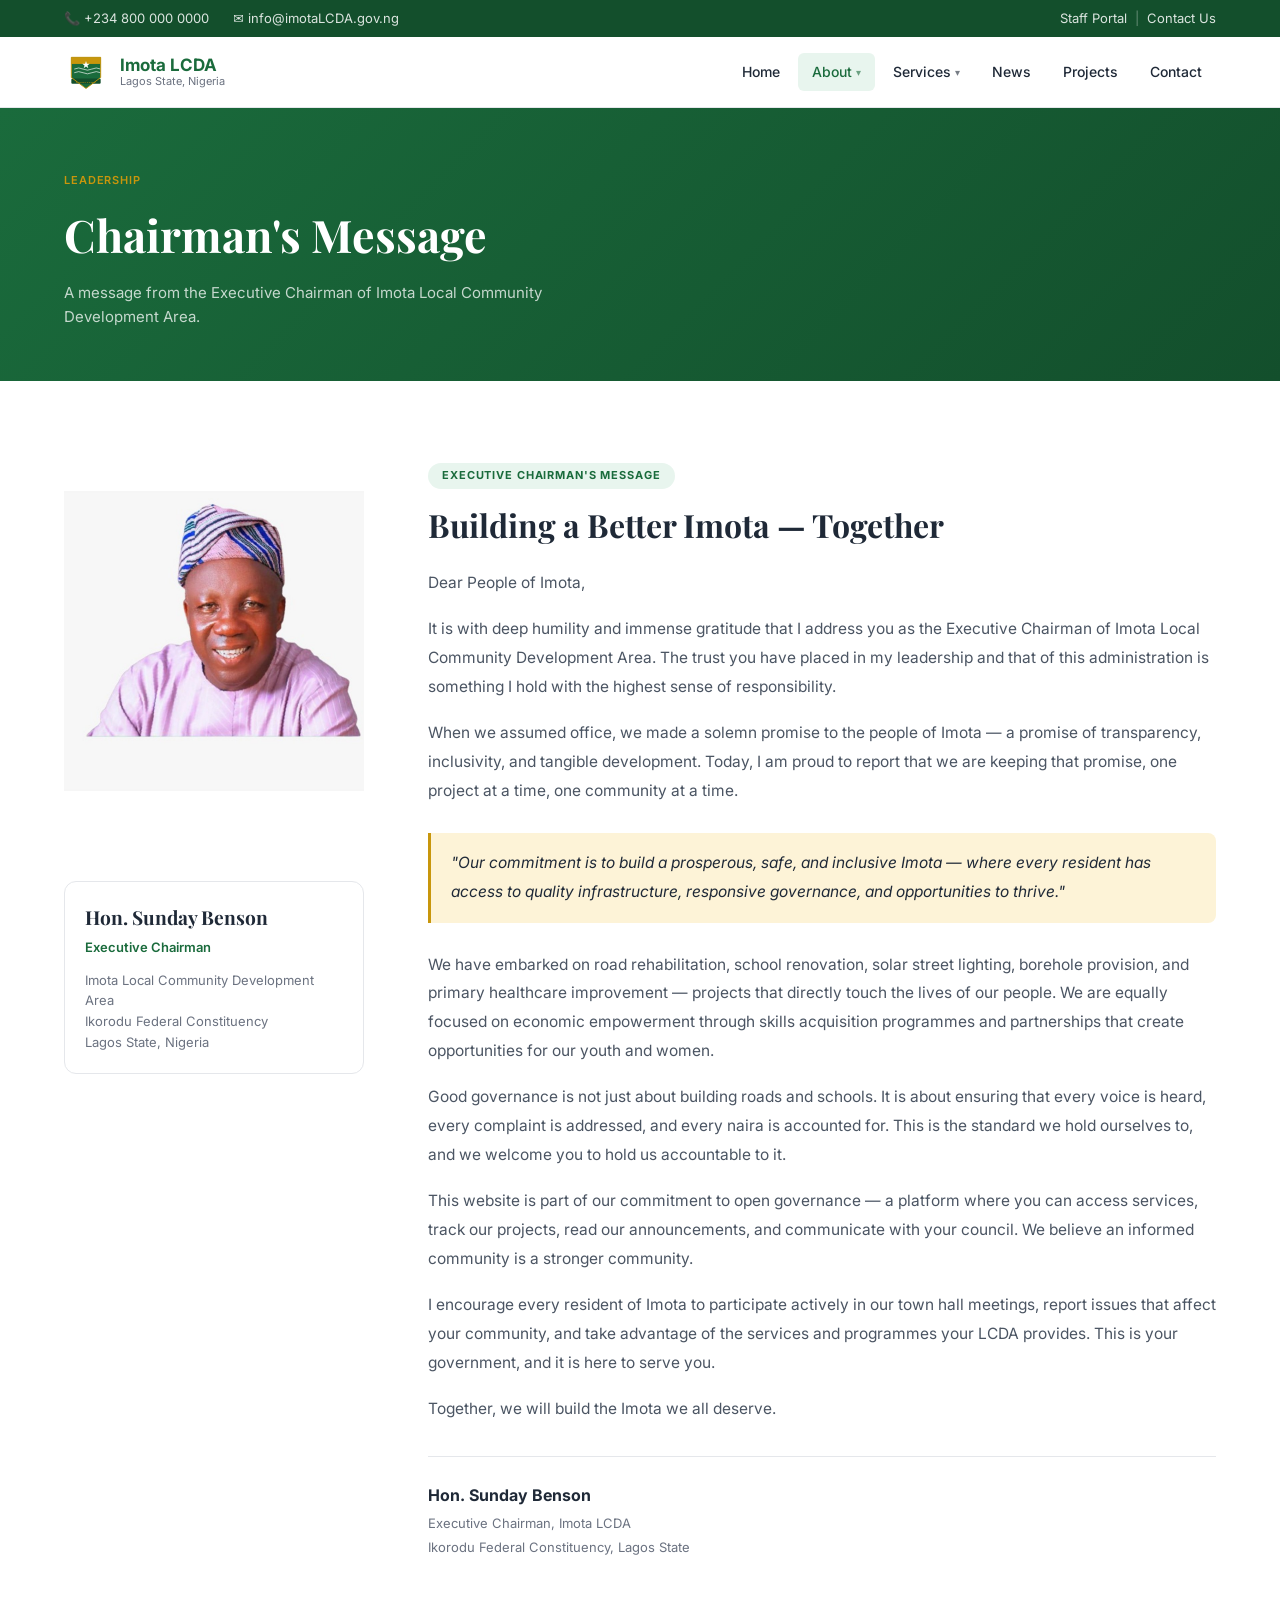
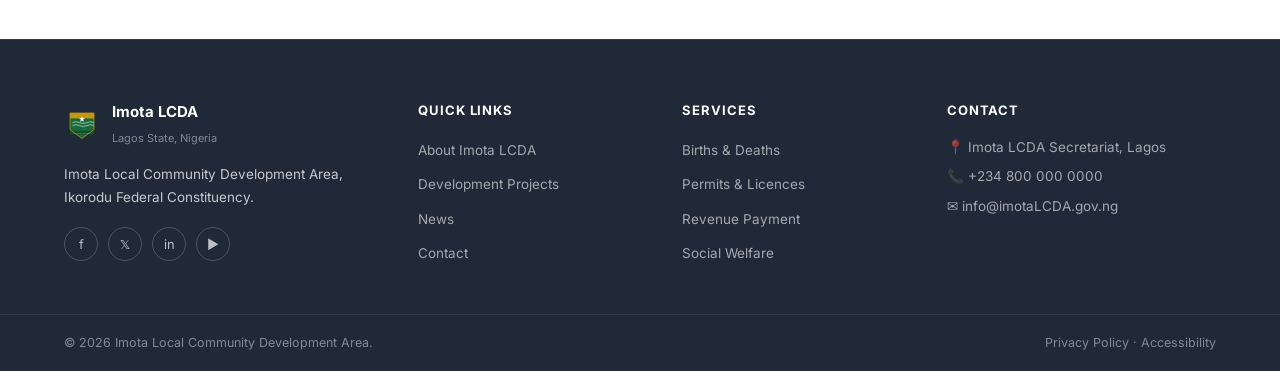
==== commit 5a3e2663: "Add executive chairman portrait" ====
--- a/chairman.html
+++ b/chairman.html
@@ -59,7 +59,7 @@
       <div style="display:grid;grid-template-columns:300px 1fr;gap:64px;align-items:start">
         <div>
           <div style="background:var(--green-light);border-radius:var(--radius);overflow:hidden;aspect-ratio:3/4;margin-bottom:20px">
-            <img src="images/chairman.svg" alt="Hon. Sunday Benson" style="width:100%;height:100%;object-fit:cover" />
+            <img src="images/executive-chairman-imota-lcda.jpg" alt="Hon. Sunday Benson" style="width:100%;height:100%;object-fit:cover" />
           </div>
           <div style="background:var(--white);border:1px solid var(--border);border-radius:var(--radius);padding:20px">
             <h3 style="font-family:var(--font-serif);font-size:1.2rem;margin-bottom:4px">Hon. Sunday Benson</h3>
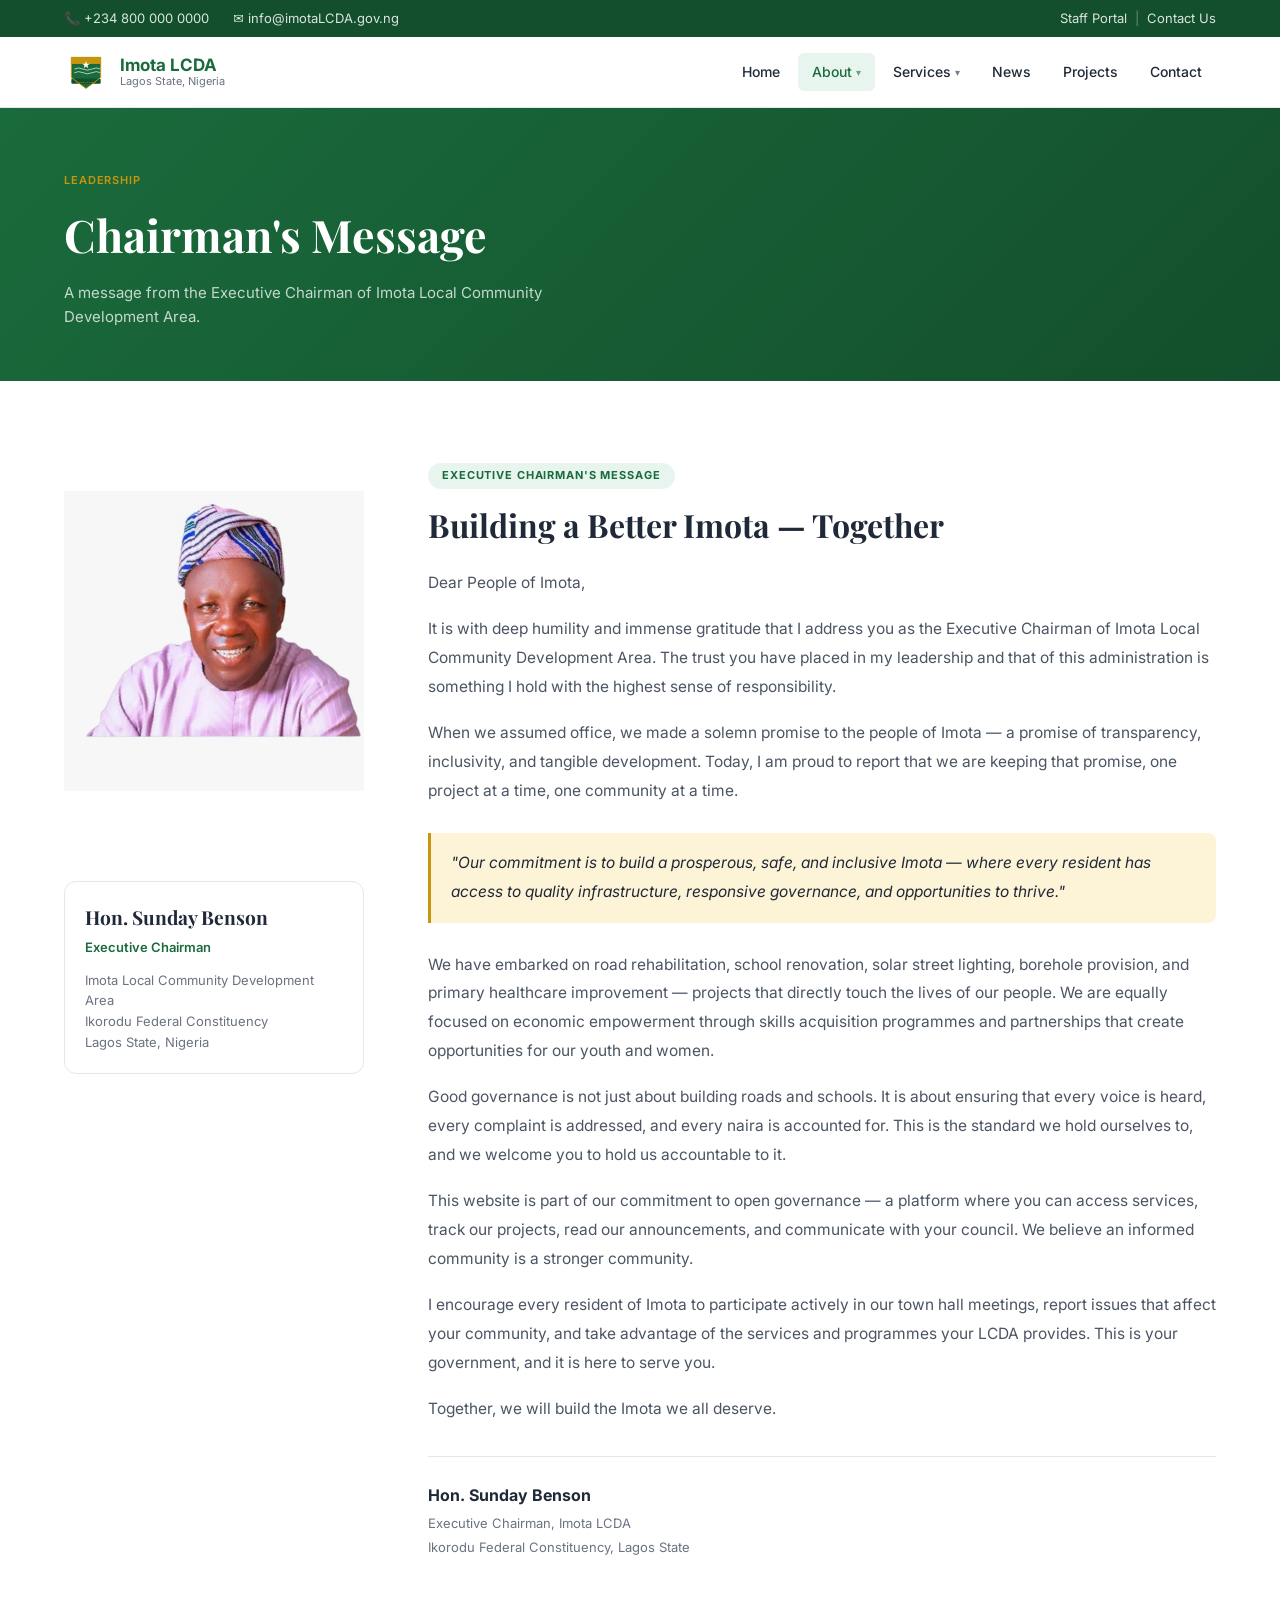
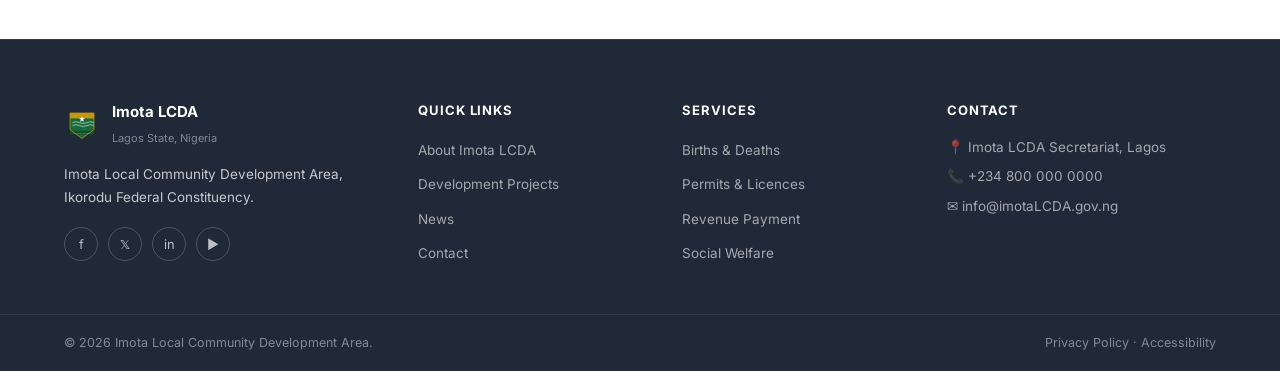
==== commit 63bdbd7d: "Optimize Imota site for mobile and performance" ====
--- a/chairman.html
+++ b/chairman.html
@@ -59,7 +59,10 @@
       <div style="display:grid;grid-template-columns:300px 1fr;gap:64px;align-items:start">
         <div>
           <div style="background:var(--green-light);border-radius:var(--radius);overflow:hidden;aspect-ratio:3/4;margin-bottom:20px">
-            <img src="images/executive-chairman-imota-lcda.jpg" alt="Hon. Sunday Benson" style="width:100%;height:100%;object-fit:cover" />
+            <picture>
+              <source srcset="images/executive-chairman-imota-lcda.webp" type="image/webp" />
+              <img src="images/executive-chairman-imota-lcda.jpg" alt="Hon. Sunday Benson" width="900" height="1200" loading="lazy" decoding="async" style="width:100%;height:100%;object-fit:cover" />
+            </picture>
           </div>
           <div style="background:var(--white);border:1px solid var(--border);border-radius:var(--radius);padding:20px">
             <h3 style="font-family:var(--font-serif);font-size:1.2rem;margin-bottom:4px">Hon. Sunday Benson</h3>
--- a/css/styles.css
+++ b/css/styles.css
@@ -38,20 +38,24 @@
   background: var(--white);
   line-height: 1.6;
   font-size: 16px;
+  overflow-x: hidden;
+  text-rendering: optimizeLegibility;
+  -webkit-font-smoothing: antialiased;
 }
 
 a { color: inherit; text-decoration: none; }
-img { max-width: 100%; display: block; }
+img, picture { max-width: 100%; display: block; }
+img { height: auto; }
 ul { list-style: none; }
 address { font-style: normal; }
 
 .container {
   max-width: var(--max-width);
   margin: 0 auto;
-  padding: 0 24px;
-}
-
-.section { padding: 80px 0; }
+  padding: 0 clamp(16px, 4vw, 24px);
+}
+
+.section { padding: clamp(48px, 8vw, 80px) 0; }
 
 /* ── TOPBAR ─────────────────────────────────────────────── */
 .topbar {
@@ -178,7 +182,7 @@
 /* ── HERO ────────────────────────────────────────────────── */
 .hero {
   position: relative;
-  min-height: 88vh;
+  min-height: 82vh;
   display: flex;
   align-items: center;
   background:
@@ -196,9 +200,56 @@
 .hero-content {
   position: relative;
   z-index: 2;
-  max-width: 680px;
+  width: 100%;
+  display: grid;
+  grid-template-columns: minmax(0, 1.05fr) minmax(260px, 360px);
+  align-items: center;
+  gap: clamp(28px, 5vw, 64px);
   padding-top: 60px;
   padding-bottom: 60px;
+}
+.hero-copy {
+  max-width: 640px;
+}
+.hero-chairman-card {
+  justify-self: center;
+  width: min(100%, 360px);
+  border: 1px solid rgba(255,255,255,.28);
+  border-radius: 26px;
+  padding: 12px;
+  background: linear-gradient(145deg, rgba(255,255,255,.20), rgba(255,255,255,.07));
+  box-shadow: 0 24px 70px rgba(0,0,0,.30);
+  backdrop-filter: blur(4px);
+}
+.hero-chairman-card picture { width: 100%; }
+.hero-chairman-photo {
+  width: 100%;
+  aspect-ratio: 1 / 1;
+  object-fit: contain;
+  object-position: center top;
+  border-radius: 20px;
+  border: 4px solid rgba(200,150,12,.72);
+  background: rgba(255,255,255,.96);
+}
+.hero-chairman-caption {
+  margin-top: 12px;
+  border-radius: 18px;
+  background: rgba(10,50,28,.88);
+  border: 1px solid rgba(200,150,12,.40);
+  padding: 12px 14px;
+  color: var(--white);
+}
+.hero-chairman-caption strong,
+.hero-chairman-caption span { display: block; }
+.hero-chairman-caption strong {
+  font-family: var(--font-serif);
+  font-size: 1.15rem;
+  line-height: 1.2;
+}
+.hero-chairman-caption span {
+  color: rgba(255,255,255,.78);
+  font-size: 12.5px;
+  margin-top: 2px;
 }
 .hero-badge {
   display: inline-block;
@@ -327,8 +378,8 @@
 
 .services-grid {
   display: grid;
-  grid-template-columns: repeat(auto-fill, minmax(260px, 1fr));
-  gap: 20px;
+  grid-template-columns: repeat(auto-fit, minmax(min(100%, 240px), 1fr));
+  gap: 18px;
 }
 .service-card {
   background: var(--white);
@@ -363,6 +414,7 @@
 .chairman-photo-wrap {
   position: relative;
 }
+.chairman-photo-wrap picture { width: 100%; }
 .chairman-photo {
   width: 100%;
   border-radius: var(--radius);
@@ -497,8 +549,8 @@
 .projects-section { background: var(--gray-50); }
 .projects-grid {
   display: grid;
-  grid-template-columns: repeat(auto-fill, minmax(300px, 1fr));
-  gap: 20px;
+  grid-template-columns: repeat(auto-fit, minmax(min(100%, 280px), 1fr));
+  gap: 18px;
 }
 .project-card {
   background: var(--white);
@@ -817,11 +869,21 @@
 
 /* ── RESPONSIVE ──────────────────────────────────────────── */
 @media (max-width: 900px) {
-  .nav-links { display: none; flex-direction: column; position: absolute; top: 71px; left: 0; right: 0; background: var(--white); border-bottom: 1px solid var(--border); padding: 16px; gap: 0; box-shadow: var(--shadow-md); }
+  .nav-links { display: none; flex-direction: column; position: absolute; top: 71px; left: 0; right: 0; background: var(--white); border-bottom: 1px solid var(--border); padding: 12px 16px 16px; gap: 4px; box-shadow: var(--shadow-md); max-height: calc(100vh - 71px); overflow-y: auto; }
   .nav-links.open { display: flex; }
   .navbar { position: relative; }
   .hamburger { display: flex; }
+  .nav-link { width: 100%; min-height: 44px; justify-content: space-between; }
+  .dropdown { width: 100%; }
+  .dropdown-menu a { min-height: 40px; }
   .dropdown-menu { position: static; opacity: 1; visibility: visible; transform: none; box-shadow: none; border: none; background: var(--gray-50); margin-top: 4px; }
+  .hero { min-height: auto; }
+  .hero-scroll-indicator { display: none; }
+  .hero-content { grid-template-columns: 1fr; gap: 24px; padding-top: 34px; padding-bottom: 54px; text-align: center; }
+  .hero-copy { max-width: 100%; }
+  .hero-desc { margin-left: auto; margin-right: auto; }
+  .hero-actions { justify-content: center; }
+  .hero-chairman-card { justify-self: center; width: min(76vw, 280px); }
   .chairman-inner { grid-template-columns: 1fr; gap: 40px; }
   .chairman-photo-wrap { max-width: 240px; }
   .news-grid { grid-template-columns: 1fr; }
@@ -833,11 +895,26 @@
   .values-grid { grid-template-columns: 1fr 1fr; }
 }
 @media (max-width: 600px) {
-  .topbar-inner { flex-direction: column; gap: 4px; font-size: 12px; }
+  .topbar-inner { flex-direction: column; gap: 4px; font-size: 12px; text-align: center; }
   .topbar-right { margin-left: 0; }
-  .hero-title { font-size: 2.4rem; }
-  .stats-inner { grid-template-columns: repeat(2, 1fr); }
-  .footer-grid { grid-template-columns: 1fr; }
+  .nav-inner { height: 64px; }
+  .brand-title { font-size: 15.5px; }
+  .brand-sub { font-size: 10px; }
+  .brand-logo { width: 38px; height: 38px; }
+  .hero-title { font-size: 2.15rem; }
+  .hero-badge { font-size: 10px; padding: 5px 10px; margin-bottom: 16px; }
+  .hero-desc { font-size: .94rem; line-height: 1.55; margin-bottom: 22px; }
+  .hero-actions { gap: 10px; }
+  .hero-chairman-card { width: min(72vw, 210px); padding: 9px; border-radius: 22px; }
+  .hero-chairman-photo { border-radius: 17px; border-width: 3px; }
+  .hero-chairman-caption { margin-top: 8px; padding: 9px 10px; border-radius: 14px; }
+  .hero-chairman-caption strong { font-size: .95rem; }
+  .hero-chairman-caption span { font-size: 11px; }
+  .stats-inner { grid-template-columns: repeat(2, 1fr); gap: 18px 10px; }
+  .stat-number { font-size: 2.2rem; }
+  .service-card, .project-card, .news-body, .contact-form-wrap, .contact-info-card { padding: 20px; }
+  .section-header-row { align-items: flex-start; }
+  .footer-grid { grid-template-columns: 1fr; gap: 28px; padding-bottom: 36px; }
   .newsletter-inner { flex-direction: column; }
   .newsletter-form { width: 100%; }
   .newsletter-form input { min-width: unset; width: 100%; }
@@ -845,3 +922,10 @@
   .values-grid { grid-template-columns: 1fr; }
   .btn { padding: 11px 20px; font-size: 14px; }
 }
+@media (max-width: 420px) {
+  .hero-actions { flex-direction: column; align-items: stretch; }
+  .hero-actions .btn { width: 100%; }
+  .hero-chairman-card { width: min(76vw, 200px); }
+  .newsletter-form button { width: 100%; }
+  .footer-bottom .container { justify-content: center; text-align: center; }
+}
